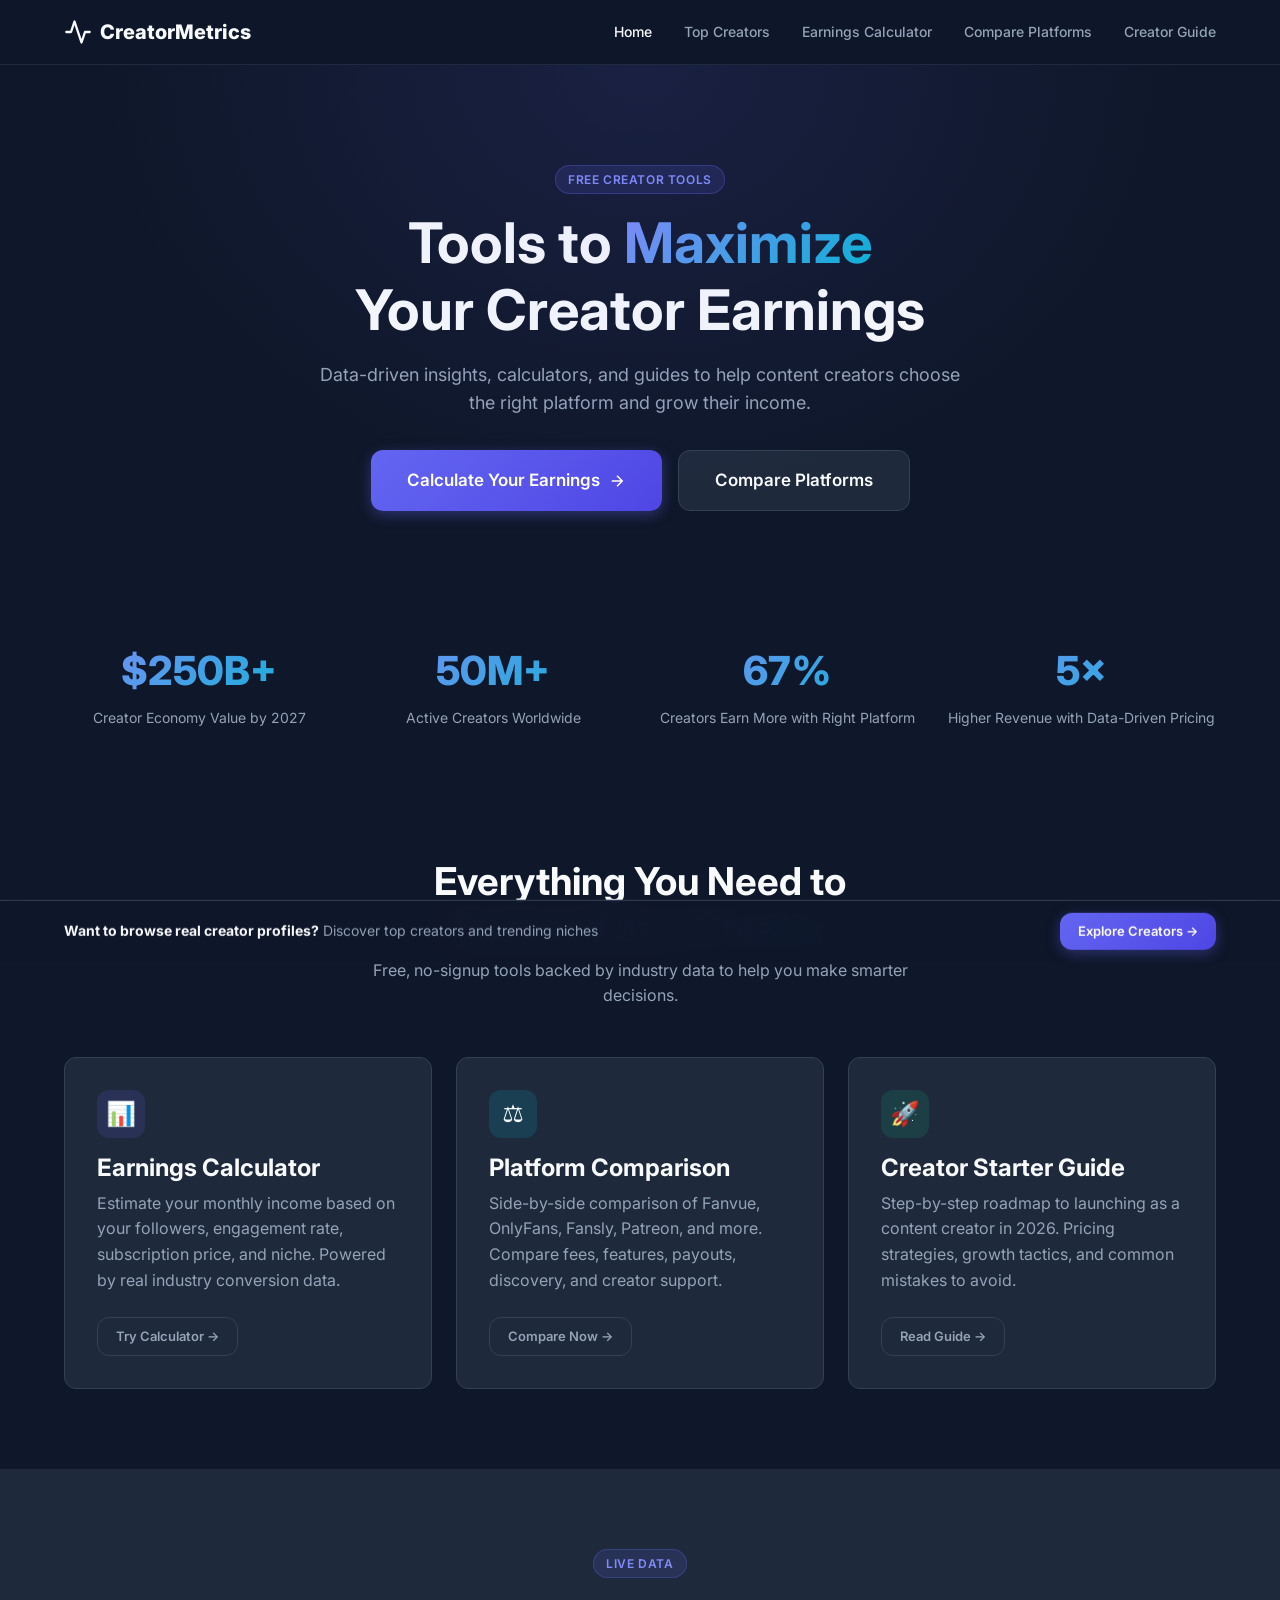
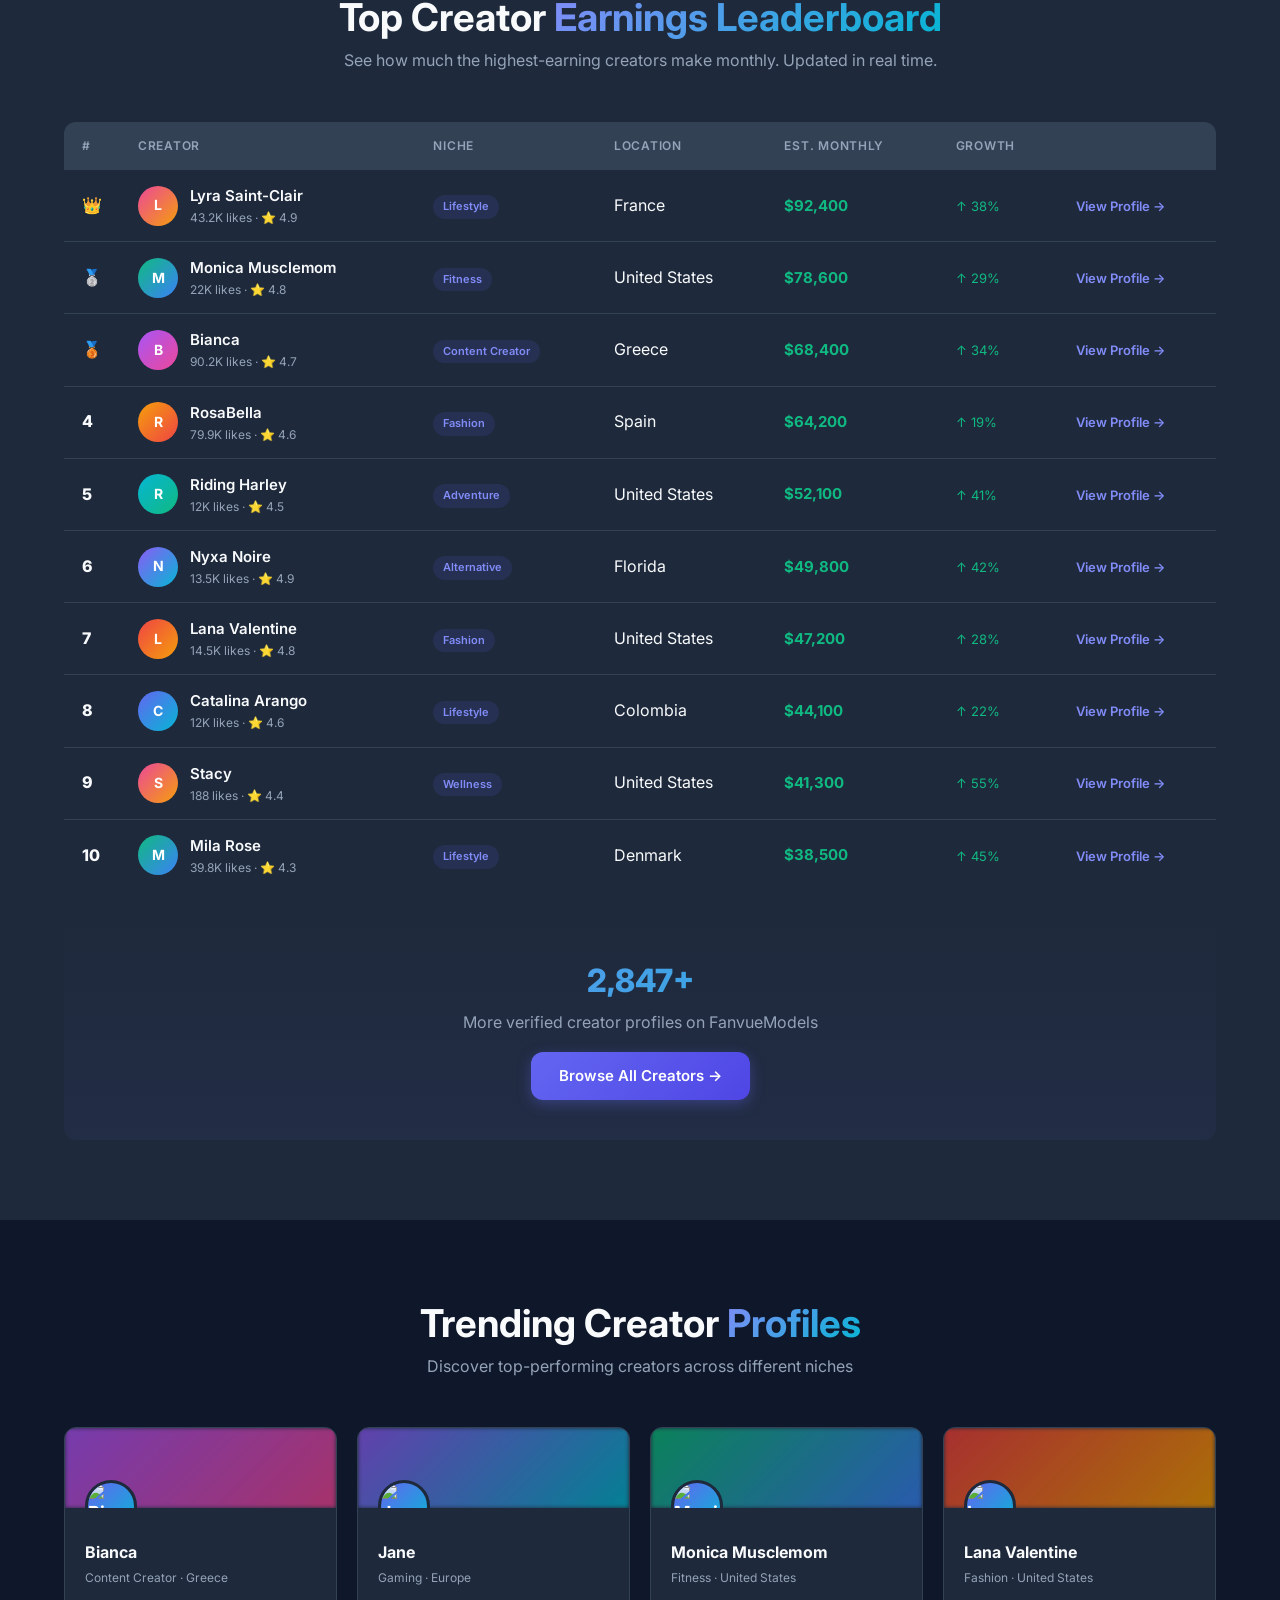
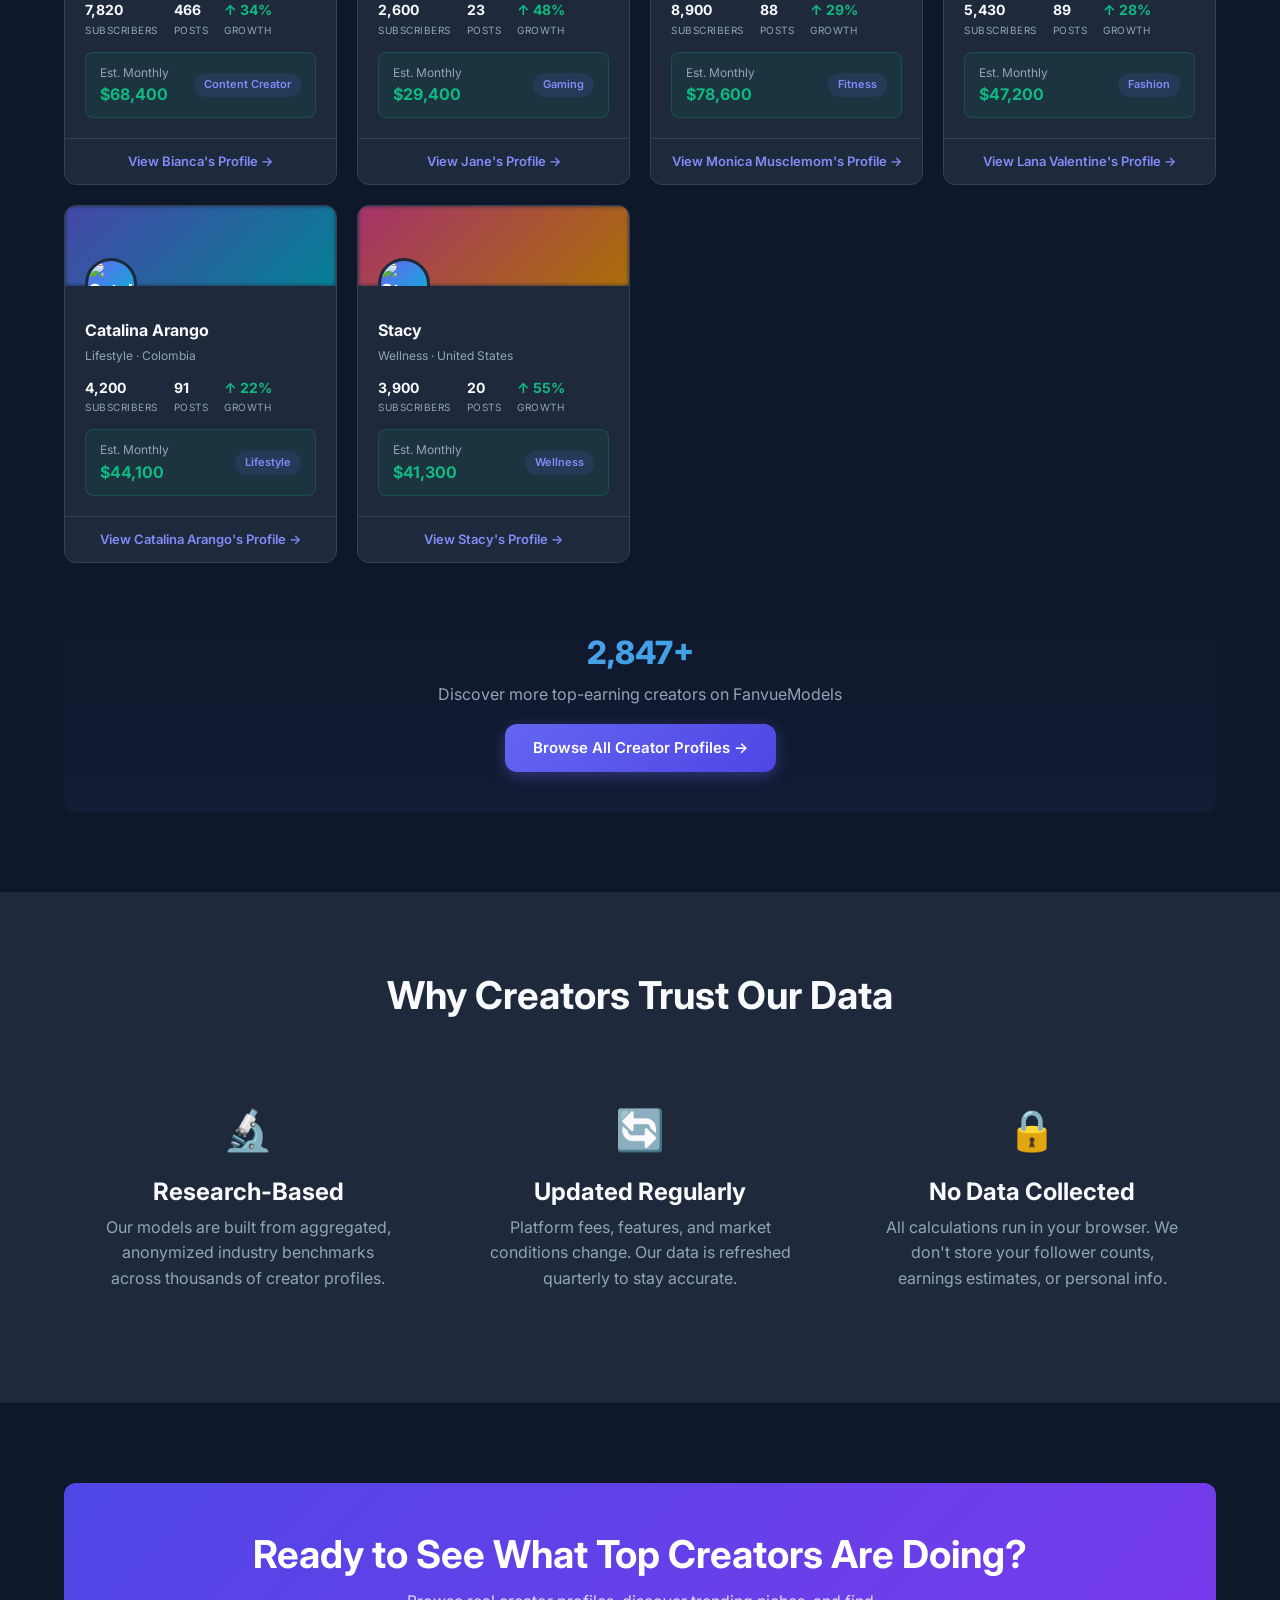
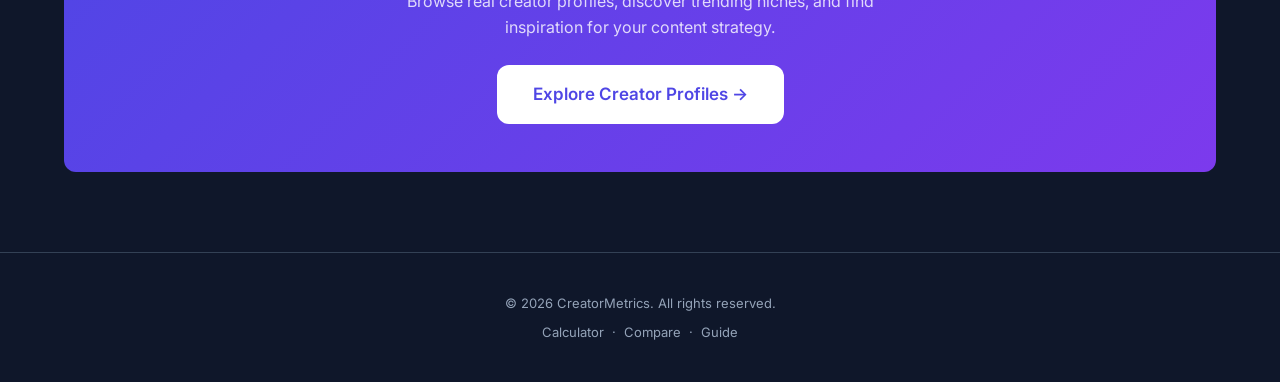
==== index.html @ 43f59728 "Initial commit - CreatorMetrics bridge site" ====
<!DOCTYPE html>
<html lang="en">
<head>
  <meta charset="UTF-8">
  <meta name="viewport" content="width=device-width, initial-scale=1.0">
  <title>CreatorMetrics — Creator Economy Tools &amp; Insights</title>
  <meta name="description" content="Free tools for content creators: earnings calculator, platform comparison, and step-by-step guides to maximize your creator income in 2026.">
  <meta name="keywords" content="creator economy, earnings calculator, content creator tools, platform comparison, creator guide">
  <link rel="canonical" href="https://creatormetrics.com/">
  <meta property="og:title" content="CreatorMetrics — Creator Economy Tools & Insights">
  <meta property="og:description" content="Free tools for content creators: earnings calculator, platform comparison, and step-by-step guides.">
  <meta property="og:type" content="website">
  <link rel="preconnect" href="https://fonts.googleapis.com">
  <link rel="preconnect" href="https://fonts.gstatic.com" crossorigin>
  <link href="https://fonts.googleapis.com/css2?family=Inter:wght@400;500;600;700;800&display=swap" rel="stylesheet">
  <link rel="stylesheet" href="css/style.css">

  <!-- Google Ads gtag — replace G-XXXXXXXXXX / AW-XXXXXXXXXX with your IDs -->
  <script async src="https://www.googletagmanager.com/gtag/js?id=AW-XXXXXXXXXX"></script>
  <script>
    window.dataLayer = window.dataLayer || [];
    function gtag(){dataLayer.push(arguments);}
    gtag('js', new Date());
    gtag('config', 'AW-XXXXXXXXXX');
    // gtag('config', 'G-XXXXXXXXXX'); // GA4 optional
  </script>
</head>
<body>

<!-- ===== NAV ===== -->
<nav class="nav">
  <div class="container">
    <a href="index.html" class="nav-brand">
      <svg viewBox="0 0 24 24" fill="none" stroke="currentColor" stroke-width="2" stroke-linecap="round" stroke-linejoin="round"><polyline points="22 12 18 12 15 21 9 3 6 12 2 12"/></svg>
      CreatorMetrics
    </a>
    <button class="nav-toggle" onclick="document.querySelector('.nav-links').classList.toggle('open')" aria-label="Menu">
      <svg width="24" height="24" viewBox="0 0 24 24" fill="none" stroke="currentColor" stroke-width="2"><path d="M3 12h18M3 6h18M3 18h18"/></svg>
    </button>
    <ul class="nav-links">
      <li><a href="index.html" class="active">Home</a></li>
      <li><a href="top-creators.html">Top Creators</a></li>
      <li><a href="calculator.html">Earnings Calculator</a></li>
      <li><a href="compare.html">Compare Platforms</a></li>
      <li><a href="guide.html">Creator Guide</a></li>
    </ul>
  </div>
</nav>

<!-- ===== HERO ===== -->
<section class="hero">
  <div class="container">
    <span class="badge badge-brand">Free Creator Tools</span>
    <h1 class="mt-16">
      Tools to <span class="text-gradient">Maximize</span><br>
      Your Creator Earnings
    </h1>
    <p class="subtitle">
      Data-driven insights, calculators, and guides to help content creators
      choose the right platform and grow their income.
    </p>
    <div class="hero-actions">
      <a href="calculator.html" class="btn btn-primary btn-lg">
        Calculate Your Earnings
        <svg width="18" height="18" viewBox="0 0 24 24" fill="none" stroke="currentColor" stroke-width="2"><path d="M5 12h14M12 5l7 7-7 7"/></svg>
      </a>
      <a href="compare.html" class="btn btn-secondary btn-lg">Compare Platforms</a>
    </div>
  </div>
</section>

<!-- ===== STATS ===== -->
<section class="section-sm">
  <div class="container">
    <div class="stats-row">
      <div class="fade-up">
        <div class="stat-number">$250B+</div>
        <div class="stat-label">Creator Economy Value by 2027</div>
      </div>
      <div class="fade-up">
        <div class="stat-number">50M+</div>
        <div class="stat-label">Active Creators Worldwide</div>
      </div>
      <div class="fade-up">
        <div class="stat-number">67%</div>
        <div class="stat-label">Creators Earn More with Right Platform</div>
      </div>
      <div class="fade-up">
        <div class="stat-number">5×</div>
        <div class="stat-label">Higher Revenue with Data-Driven Pricing</div>
      </div>
    </div>
  </div>
</section>

<!-- ===== TOOLS / FEATURES ===== -->
<section class="section">
  <div class="container">
    <div class="text-center mb-48">
      <h2>Everything You Need to<br><span class="text-gradient">Succeed as a Creator</span></h2>
      <p class="text-muted mt-8" style="max-width: 600px; margin-left: auto; margin-right: auto;">
        Free, no-signup tools backed by industry data to help you make smarter decisions.
      </p>
    </div>

    <div class="features-grid">
      <!-- Tool 1: Calculator -->
      <a href="calculator.html" class="card">
        <div class="feature-icon" style="background: rgba(99,102,241,0.15);">📊</div>
        <h3>Earnings Calculator</h3>
        <p class="text-muted mt-8">
          Estimate your monthly income based on your followers, engagement rate,
          subscription price, and niche. Powered by real industry conversion data.
        </p>
        <span class="btn btn-ghost btn-sm mt-24">
          Try Calculator →
        </span>
      </a>

      <!-- Tool 2: Comparison -->
      <a href="compare.html" class="card">
        <div class="feature-icon" style="background: rgba(6,182,212,0.15);">⚖️</div>
        <h3>Platform Comparison</h3>
        <p class="text-muted mt-8">
          Side-by-side comparison of Fanvue, OnlyFans, Fansly, Patreon, and more.
          Compare fees, features, payouts, discovery, and creator support.
        </p>
        <span class="btn btn-ghost btn-sm mt-24">
          Compare Now →
        </span>
      </a>

      <!-- Tool 3: Guide -->
      <a href="guide.html" class="card">
        <div class="feature-icon" style="background: rgba(16,185,129,0.15);">🚀</div>
        <h3>Creator Starter Guide</h3>
        <p class="text-muted mt-8">
          Step-by-step roadmap to launching as a content creator in 2026.
          Pricing strategies, growth tactics, and common mistakes to avoid.
        </p>
        <span class="btn btn-ghost btn-sm mt-24">
          Read Guide →
        </span>
      </a>
    </div>
  </div>
</section>

<!-- ===== TOP EARNERS LEADERBOARD ===== -->
<section class="section" style="background: var(--surface-2);">
  <div class="container">
    <div class="text-center mb-48">
      <span class="badge badge-brand">Live Data</span>
      <h2 class="mt-16">Top Creator <span class="text-gradient">Earnings Leaderboard</span></h2>
      <p class="text-muted mt-8" style="max-width:600px;margin-left:auto;margin-right:auto;">
        See how much the highest-earning creators make monthly. Updated in real time.
      </p>
    </div>
    <div id="homepageLeaderboard"></div>
  </div>
</section>

<!-- ===== CREATOR SPOTLIGHTS ===== -->
<section class="section">
  <div class="container">
    <div class="text-center mb-48">
      <h2>Trending Creator <span class="text-gradient">Profiles</span></h2>
      <p class="text-muted mt-8">Discover top-performing creators across different niches</p>
    </div>
    <div id="homepageSpotlight"></div>
  </div>
</section>

<!-- ===== WHY TRUST US ===== -->
<section class="section" style="background: var(--surface-2);">
  <div class="container">
    <div class="text-center mb-48">
      <h2>Why Creators Trust Our Data</h2>
    </div>
    <div class="features-grid">
      <div class="card card-flat" style="background: transparent; border: none; text-align: center;">
        <div style="font-size: 2.5rem; margin-bottom: 16px;">🔬</div>
        <h3>Research-Based</h3>
        <p class="text-muted mt-8">
          Our models are built from aggregated, anonymized industry benchmarks
          across thousands of creator profiles.
        </p>
      </div>
      <div class="card card-flat" style="background: transparent; border: none; text-align: center;">
        <div style="font-size: 2.5rem; margin-bottom: 16px;">🔄</div>
        <h3>Updated Regularly</h3>
        <p class="text-muted mt-8">
          Platform fees, features, and market conditions change. Our data
          is refreshed quarterly to stay accurate.
        </p>
      </div>
      <div class="card card-flat" style="background: transparent; border: none; text-align: center;">
        <div style="font-size: 2.5rem; margin-bottom: 16px;">🔒</div>
        <h3>No Data Collected</h3>
        <p class="text-muted mt-8">
          All calculations run in your browser. We don't store your follower
          counts, earnings estimates, or personal info.
        </p>
      </div>
    </div>
  </div>
</section>

<!-- ===== CTA ===== -->
<section class="section">
  <div class="container">
    <div class="cta-banner fade-up">
      <h2>Ready to See What Top Creators Are Doing?</h2>
      <p>Browse real creator profiles, discover trending niches, and find inspiration for your content strategy.</p>
      <a href="https://fanvuemodels.com?utm_source=creatormetrics&utm_medium=cta&utm_campaign=homepage" class="btn btn-lg"
         onclick="gtag('event','conversion',{send_to:'AW-XXXXXXXXXX/XXXXXXXXXX'});">
        Explore Creator Profiles →
      </a>
    </div>
  </div>
</section>

<!-- ===== STICKY BOTTOM CTA ===== -->
<div class="sticky-cta" id="stickyCta">
  <div class="container">
    <p><strong>Want to browse real creator profiles?</strong> Discover top creators and trending niches</p>
    <a href="https://fanvuemodels.com?utm_source=creatormetrics&utm_medium=sticky_bar&utm_campaign=homepage" class="btn btn-primary btn-sm"
       onclick="gtag('event','conversion',{send_to:'AW-XXXXXXXXXX/XXXXXXXXXX'});">
      Explore Creators →
    </a>
  </div>
</div>

<!-- ===== FOOTER ===== -->
<footer>
  <div class="container">
    <p>&copy; 2026 CreatorMetrics. All rights reserved.</p>
    <p class="mt-8">
      <a href="calculator.html">Calculator</a> &nbsp;·&nbsp;
      <a href="compare.html">Compare</a> &nbsp;·&nbsp;
      <a href="guide.html">Guide</a>
    </p>
  </div>
</footer>

<script>
// Scroll-triggered fade-up animations
const fadeEls = document.querySelectorAll('.fade-up');
const observer = new IntersectionObserver((entries) => {
  entries.forEach(e => { if (e.isIntersecting) { e.target.classList.add('visible'); observer.unobserve(e.target); }});
}, { threshold: 0.15 });
fadeEls.forEach(el => observer.observe(el));

// Sticky CTA — show after scrolling 400px
const stickyCta = document.getElementById('stickyCta');
window.addEventListener('scroll', () => {
  if (window.scrollY > 400) stickyCta.classList.add('visible');
  else stickyCta.classList.remove('visible');
});
</script>
<script src="js/creators.js"></script>
<script>
renderLeaderboard('homepageLeaderboard', 10, 'homepage_lb');
renderSpotlight('homepageSpotlight', 6, 'homepage_spotlight');
</script>
</body>
</html>
---- css/style.css ----
/* ===== CreatorMetrics — Shared Styles ===== */
:root {
  --brand: #6366f1;        /* indigo-500 */
  --brand-light: #818cf8;  /* indigo-400 */
  --brand-dark: #4f46e5;   /* indigo-600 */
  --accent: #06b6d4;       /* cyan-500 */
  --surface: #0f172a;      /* slate-900 */
  --surface-2: #1e293b;    /* slate-800 */
  --surface-3: #334155;    /* slate-700 */
  --text: #f8fafc;         /* slate-50 */
  --text-muted: #94a3b8;   /* slate-400 */
  --success: #10b981;
  --warning: #f59e0b;
  --danger: #ef4444;
  --radius: 12px;
}

*, *::before, *::after { box-sizing: border-box; margin: 0; padding: 0; }

html { scroll-behavior: smooth; -webkit-font-smoothing: antialiased; }
body {
  font-family: 'Inter', system-ui, -apple-system, sans-serif;
  background: var(--surface);
  color: var(--text);
  line-height: 1.6;
}

a { color: inherit; text-decoration: none; }
img { max-width: 100%; display: block; }
button { cursor: pointer; font-family: inherit; }

/* ---------- Layout ---------- */
.container { max-width: 1200px; margin: 0 auto; padding: 0 24px; }
.section   { padding: 80px 0; }
.section-sm { padding: 48px 0; }

/* ---------- Typography ---------- */
h1, h2, h3, h4 { line-height: 1.2; font-weight: 700; }
h1 { font-size: clamp(2rem, 5vw, 3.5rem); }
h2 { font-size: clamp(1.5rem, 3vw, 2.5rem); }
h3 { font-size: clamp(1.125rem, 2vw, 1.5rem); }
.text-gradient {
  background: linear-gradient(135deg, var(--brand-light), var(--accent));
  -webkit-background-clip: text;
  -webkit-text-fill-color: transparent;
  background-clip: text;
}
.text-muted { color: var(--text-muted); }
.text-center { text-align: center; }
.text-sm { font-size: 0.875rem; }
.text-xs { font-size: 0.75rem; }

/* ---------- Navigation ---------- */
.nav {
  position: sticky; top: 0; z-index: 100;
  background: rgba(15, 23, 42, 0.85);
  backdrop-filter: blur(16px);
  border-bottom: 1px solid rgba(51, 65, 85, 0.5);
  padding: 16px 0;
}
.nav .container {
  display: flex; align-items: center; justify-content: space-between;
}
.nav-brand {
  font-size: 1.25rem; font-weight: 800;
  display: flex; align-items: center; gap: 8px;
}
.nav-brand svg { width: 28px; height: 28px; }
.nav-links { display: flex; gap: 32px; list-style: none; }
.nav-links a {
  font-size: 0.875rem; font-weight: 500;
  color: var(--text-muted);
  transition: color 0.2s;
}
.nav-links a:hover, .nav-links a.active { color: var(--text); }

/* Mobile nav */
.nav-toggle { display: none; background: none; border: none; color: var(--text); }
@media (max-width: 768px) {
  .nav-toggle { display: block; }
  .nav-links {
    display: none; flex-direction: column; gap: 16px;
    position: absolute; top: 100%; left: 0; right: 0;
    background: var(--surface);
    padding: 24px;
    border-bottom: 1px solid var(--surface-3);
  }
  .nav-links.open { display: flex; }
}

/* ---------- Buttons ---------- */
.btn {
  display: inline-flex; align-items: center; gap: 8px;
  padding: 12px 28px;
  border-radius: var(--radius);
  font-weight: 600; font-size: 0.9375rem;
  border: none;
  transition: all 0.2s ease;
}
.btn-primary {
  background: linear-gradient(135deg, var(--brand), var(--brand-dark));
  color: white;
  box-shadow: 0 4px 14px rgba(99, 102, 241, 0.35);
}
.btn-primary:hover {
  transform: translateY(-1px);
  box-shadow: 0 6px 20px rgba(99, 102, 241, 0.5);
}
.btn-secondary {
  background: var(--surface-2);
  color: var(--text);
  border: 1px solid var(--surface-3);
}
.btn-secondary:hover { background: var(--surface-3); }
.btn-ghost {
  background: transparent; color: var(--text-muted);
  border: 1px solid var(--surface-3);
}
.btn-ghost:hover { color: var(--text); border-color: var(--text-muted); }
.btn-sm { padding: 8px 18px; font-size: 0.8125rem; }
.btn-lg { padding: 16px 36px; font-size: 1.0625rem; }

/* ---------- Cards ---------- */
.card {
  background: var(--surface-2);
  border: 1px solid var(--surface-3);
  border-radius: var(--radius);
  padding: 32px;
  transition: transform 0.2s, box-shadow 0.2s;
}
.card:hover {
  transform: translateY(-2px);
  box-shadow: 0 8px 30px rgba(0, 0, 0, 0.3);
}
.card-flat { transition: none; }
.card-flat:hover { transform: none; box-shadow: none; }

/* ---------- Hero ---------- */
.hero {
  padding: 100px 0 80px;
  text-align: center;
  position: relative;
  overflow: hidden;
}
.hero::before {
  content: '';
  position: absolute; inset: 0;
  background: radial-gradient(ellipse at top, rgba(99,102,241,0.12) 0%, transparent 60%);
  pointer-events: none;
}
.hero p.subtitle {
  font-size: 1.125rem;
  color: var(--text-muted);
  max-width: 640px;
  margin: 16px auto 32px;
}
.hero-actions { display: flex; gap: 16px; justify-content: center; flex-wrap: wrap; }

/* ---------- Feature Grid ---------- */
.features-grid {
  display: grid;
  grid-template-columns: repeat(auto-fit, minmax(320px, 1fr));
  gap: 24px;
}
.feature-icon {
  width: 48px; height: 48px;
  border-radius: 12px;
  display: flex; align-items: center; justify-content: center;
  margin-bottom: 16px;
  font-size: 1.5rem;
}

/* ---------- Stats ---------- */
.stats-row {
  display: grid;
  grid-template-columns: repeat(auto-fit, minmax(200px, 1fr));
  gap: 24px;
  text-align: center;
}
.stat-number {
  font-size: 2.5rem; font-weight: 800;
  background: linear-gradient(135deg, var(--brand-light), var(--accent));
  -webkit-background-clip: text;
  -webkit-text-fill-color: transparent;
}
.stat-label { color: var(--text-muted); font-size: 0.875rem; margin-top: 4px; }

/* ---------- Comparison Table ---------- */
.comparison-table {
  width: 100%;
  border-collapse: separate;
  border-spacing: 0;
  border-radius: var(--radius);
  overflow: hidden;
}
.comparison-table th,
.comparison-table td {
  padding: 16px 20px;
  text-align: left;
  border-bottom: 1px solid var(--surface-3);
}
.comparison-table thead th {
  background: var(--surface-3);
  font-weight: 700;
  font-size: 0.875rem;
  text-transform: uppercase;
  letter-spacing: 0.05em;
  color: var(--text-muted);
}
.comparison-table thead th:first-child { border-radius: var(--radius) 0 0 0; }
.comparison-table thead th:last-child  { border-radius: 0 var(--radius) 0 0; }
.comparison-table tbody tr { background: var(--surface-2); }
.comparison-table tbody tr:hover { background: var(--surface-3); }
.comparison-table tbody tr:last-child td { border-bottom: none; }
.comparison-table tbody tr:last-child td:first-child { border-radius: 0 0 0 var(--radius); }
.comparison-table tbody tr:last-child td:last-child  { border-radius: 0 0 var(--radius) 0; }

.check { color: var(--success); font-weight: 700; }
.cross { color: var(--danger); }
.partial { color: var(--warning); }

/* ---------- Calculator ---------- */
.calc-grid {
  display: grid;
  grid-template-columns: 1fr 1.6fr;
  gap: 32px;
  align-items: start;
}
@media (max-width: 900px) {
  .calc-grid { grid-template-columns: 1fr; }
}
.calc-form { position: sticky; top: 100px; }

.form-group { margin-bottom: 20px; }
.form-group label {
  display: block; font-weight: 600; font-size: 0.875rem;
  margin-bottom: 6px; color: var(--text);
}
.form-group label small { font-weight: 400; color: var(--text-muted); display: block; margin-top: 2px; }
.form-group input[type="number"],
.form-group select {
  width: 100%;
  padding: 10px 14px;
  background: var(--surface-3);
  border: 1px solid rgba(148, 163, 184, 0.2);
  border-radius: 8px;
  color: var(--text);
  font-size: 0.9375rem;
  outline: none;
  transition: border-color 0.2s;
}
.form-group input:focus,
.form-group select:focus {
  border-color: var(--brand);
}
.form-group input[type="range"] {
  width: 100%;
  accent-color: var(--brand);
  margin-top: 4px;
}
.range-labels {
  display: flex; justify-content: space-between;
  font-size: 0.75rem; color: var(--text-muted); margin-top: 4px;
}

.toggle-group {
  display: flex; gap: 8px;
}
.toggle-btn {
  flex: 1;
  padding: 8px 16px;
  border-radius: 8px;
  font-weight: 600;
  font-size: 0.8125rem;
  border: 2px solid var(--surface-3);
  background: var(--surface-3);
  color: var(--text-muted);
  transition: all 0.2s;
}
.toggle-btn.active {
  border-color: var(--brand);
  background: rgba(99, 102, 241, 0.15);
  color: var(--text);
}

/* Results */
.result-main {
  background: linear-gradient(135deg, rgba(99,102,241,0.1), rgba(6,182,212,0.08));
  border: 1px solid rgba(99,102,241,0.25);
  border-radius: var(--radius);
  padding: 32px;
  margin-bottom: 24px;
}
.result-amount {
  font-size: 2.5rem; font-weight: 800; color: var(--text);
}
.result-range { color: var(--text-muted); font-size: 0.9375rem; margin-top: 4px; }
.result-stats {
  display: grid; grid-template-columns: 1fr 1fr; gap: 16px; margin-top: 24px;
}
.result-stat {
  background: var(--surface-2);
  border: 1px solid var(--surface-3);
  border-radius: 8px;
  padding: 16px;
}
.result-stat .label { font-size: 0.75rem; color: var(--text-muted); text-transform: uppercase; letter-spacing: 0.05em; }
.result-stat .value { font-size: 1.5rem; font-weight: 700; margin-top: 4px; }

.breakdown-item {
  display: flex; align-items: center; gap: 12px;
  margin-bottom: 14px;
}
.breakdown-dot {
  width: 10px; height: 10px; border-radius: 50%; flex-shrink: 0;
}
.breakdown-info { flex: 1; }
.breakdown-label { font-weight: 600; font-size: 0.875rem; }
.breakdown-bar-bg {
  height: 6px; border-radius: 3px;
  background: var(--surface-3);
  margin-top: 6px;
  overflow: hidden;
}
.breakdown-bar {
  height: 100%; border-radius: 3px;
  transition: width 0.5s ease;
}
.breakdown-pct {
  font-size: 0.75rem; color: var(--text-muted);
  width: 50px; text-align: right; flex-shrink: 0;
}
.breakdown-val {
  font-weight: 700; font-size: 0.875rem;
  width: 80px; text-align: right; flex-shrink: 0;
}

/* ---------- Guide / Article ---------- */
.article {
  max-width: 800px;
  margin: 0 auto;
}
.article h2 {
  margin: 48px 0 16px;
  padding-top: 24px;
  border-top: 1px solid var(--surface-3);
}
.article h2:first-of-type { border-top: none; margin-top: 0; }
.article p, .article li {
  color: var(--text-muted);
  font-size: 1.0625rem;
  line-height: 1.75;
  margin-bottom: 16px;
}
.article ul, .article ol {
  padding-left: 24px;
  margin-bottom: 24px;
}
.article li { margin-bottom: 8px; }
.article strong { color: var(--text); }
.article blockquote {
  border-left: 3px solid var(--brand);
  padding: 16px 24px;
  margin: 24px 0;
  background: rgba(99,102,241,0.06);
  border-radius: 0 var(--radius) var(--radius) 0;
  color: var(--text-muted);
  font-style: italic;
}

/* Step cards */
.steps { counter-reset: step; }
.step {
  display: flex; gap: 20px;
  margin-bottom: 32px;
  align-items: flex-start;
}
.step-number {
  counter-increment: step;
  flex-shrink: 0;
  width: 40px; height: 40px;
  border-radius: 50%;
  background: linear-gradient(135deg, var(--brand), var(--brand-dark));
  display: flex; align-items: center; justify-content: center;
  font-weight: 700; font-size: 0.875rem;
  color: white;
}
.step-number::before { content: counter(step); }
.step-content h3 { margin-bottom: 8px; }
.step-content p { color: var(--text-muted); margin: 0; }

/* ---------- CTA banner ---------- */
.cta-banner {
  background: linear-gradient(135deg, var(--brand-dark), #7c3aed);
  border-radius: var(--radius);
  padding: 48px;
  text-align: center;
}
.cta-banner h2 { color: white; margin-bottom: 12px; }
.cta-banner p { color: rgba(255,255,255,0.8); max-width: 500px; margin: 0 auto 24px; }
.cta-banner .btn {
  background: white;
  color: var(--brand-dark);
}
.cta-banner .btn:hover {
  background: #f1f5f9;
  transform: translateY(-1px);
}

/* ---------- Footer ---------- */
footer {
  border-top: 1px solid var(--surface-3);
  padding: 40px 0;
  text-align: center;
  color: var(--text-muted);
  font-size: 0.8125rem;
}
footer a { color: var(--text-muted); }
footer a:hover { color: var(--text); }

/* ---------- FAQ ---------- */
.faq-item {
  border: 1px solid var(--surface-3);
  border-radius: var(--radius);
  margin-bottom: 12px;
  overflow: hidden;
}
.faq-question {
  width: 100%;
  display: flex; justify-content: space-between; align-items: center;
  padding: 18px 24px;
  background: var(--surface-2);
  border: none;
  color: var(--text);
  font-size: 1rem;
  font-weight: 600;
  text-align: left;
  cursor: pointer;
  transition: background 0.2s;
}
.faq-question:hover { background: var(--surface-3); }
.faq-question svg {
  flex-shrink: 0;
  width: 20px; height: 20px;
  transition: transform 0.3s;
  color: var(--brand);
}
.faq-item.open .faq-question svg { transform: rotate(180deg); }
.faq-answer {
  display: none;
  padding: 0 24px 18px;
  color: var(--text-muted);
  line-height: 1.7;
  background: var(--surface-2);
  border-top: 1px solid var(--surface-3);
}
.faq-item.open .faq-answer { display: block; padding-top: 16px; }

/* ---------- Badge / Tag ---------- */
.badge {
  display: inline-flex; align-items: center; gap: 6px;
  padding: 4px 12px;
  border-radius: 999px;
  font-size: 0.75rem; font-weight: 600;
  text-transform: uppercase;
  letter-spacing: 0.05em;
}
.badge-brand {
  background: rgba(99,102,241,0.15);
  color: var(--brand-light);
  border: 1px solid rgba(99,102,241,0.3);
}

/* ---------- Utilities ---------- */
.flex { display: flex; }
.flex-col { flex-direction: column; }
.items-center { align-items: center; }
.justify-center { justify-content: center; }
.justify-between { justify-content: space-between; }
.gap-8 { gap: 8px; }
.gap-16 { gap: 16px; }
.gap-24 { gap: 24px; }
.mt-8 { margin-top: 8px; }
.mt-16 { margin-top: 16px; }
.mt-24 { margin-top: 24px; }
.mt-32 { margin-top: 32px; }
.mt-48 { margin-top: 48px; }
.mb-8 { margin-bottom: 8px; }
.mb-16 { margin-bottom: 16px; }
.mb-24 { margin-bottom: 24px; }
.mb-32 { margin-bottom: 32px; }
.mb-48 { margin-bottom: 48px; }
.w-full { width: 100%; }
.hidden { display: none; }
.relative { position: relative; }

/* Donut chart */
.donut-wrap {
  position: relative;
  width: 200px; height: 200px;
  margin: 0 auto 24px;
}
.donut-wrap svg { transform: rotate(-90deg); }
.donut-center {
  position: absolute; inset: 0;
  display: flex; flex-direction: column;
  align-items: center; justify-content: center;
}
.donut-center .amount { font-size: 1.5rem; font-weight: 800; }
.donut-center .label { font-size: 0.625rem; text-transform: uppercase; color: var(--text-muted); letter-spacing: 0.1em; margin-top: 2px; }

/* Sticky bottom CTA bar */
.sticky-cta {
  position: fixed;
  bottom: 0;
  left: 0;
  right: 0;
  z-index: 999;
  background: rgba(15, 23, 42, 0.95);
  backdrop-filter: blur(16px);
  border-top: 1px solid var(--surface-3);
  padding: 12px 0;
  transform: translateY(100%);
  transition: transform 0.3s ease;
}
.sticky-cta.visible {
  transform: translateY(0);
}
.sticky-cta .container {
  display: flex;
  align-items: center;
  justify-content: space-between;
  gap: 16px;
}
.sticky-cta p {
  font-size: 0.875rem;
  color: var(--text-muted);
  margin: 0;
}
.sticky-cta p strong {
  color: var(--text);
}
@media (max-width: 640px) {
  .sticky-cta p { display: none; }
  .sticky-cta .container { justify-content: center; }
}

/* ===== Leaderboard ===== */
.leaderboard {
  width: 100%;
  border-collapse: separate;
  border-spacing: 0;
  border-radius: var(--radius);
  overflow: hidden;
}
.leaderboard th,
.leaderboard td {
  padding: 14px 18px;
  text-align: left;
  border-bottom: 1px solid var(--surface-3);
}
.leaderboard thead th {
  background: var(--surface-3);
  font-weight: 600;
  font-size: 0.75rem;
  text-transform: uppercase;
  letter-spacing: 0.06em;
  color: var(--text-muted);
}
.leaderboard tbody tr {
  background: var(--surface-2);
  transition: background 0.15s;
  cursor: pointer;
}
.leaderboard tbody tr:hover { background: var(--surface-3); }
.leaderboard tbody tr:last-child td { border-bottom: none; }

.lb-rank {
  width: 40px;
  font-weight: 800;
  font-size: 1rem;
  text-align: center;
}
.lb-rank.gold   { color: #fbbf24; }
.lb-rank.silver { color: #94a3b8; }
.lb-rank.bronze { color: #d97706; }

.lb-creator {
  display: flex;
  align-items: center;
  gap: 12px;
}
.lb-avatar {
  width: 40px; height: 40px;
  border-radius: 50%;
  background: linear-gradient(135deg, var(--brand), var(--accent));
  display: flex; align-items: center; justify-content: center;
  font-weight: 700; font-size: 0.875rem; color: white;
  flex-shrink: 0;
}
.lb-name { font-weight: 600; font-size: 0.9375rem; }
.lb-handle { font-size: 0.75rem; color: var(--text-muted); }
.lb-earnings { font-weight: 700; color: var(--success); font-size: 0.9375rem; }
.lb-growth { font-size: 0.8125rem; }
.lb-growth.up { color: var(--success); }
.lb-niche {
  display: inline-block;
  padding: 3px 10px;
  border-radius: 999px;
  font-size: 0.6875rem;
  font-weight: 600;
  background: rgba(99,102,241,0.12);
  color: var(--brand-light);
}
.lb-action {
  font-size: 0.8125rem;
  font-weight: 600;
  color: var(--brand-light);
  white-space: nowrap;
}
.lb-action:hover { text-decoration: underline; }

@media (max-width: 768px) {
  .leaderboard .hide-mobile { display: none; }
  .leaderboard th, .leaderboard td { padding: 10px 12px; }
}

/* ===== Creator Spotlight Cards ===== */
.spotlight-grid {
  display: grid;
  grid-template-columns: repeat(auto-fill, minmax(260px, 1fr));
  gap: 20px;
}
.spotlight-card {
  background: var(--surface-2);
  border: 1px solid var(--surface-3);
  border-radius: var(--radius);
  overflow: hidden;
  transition: transform 0.2s, box-shadow 0.2s;
  cursor: pointer;
  text-decoration: none;
  color: inherit;
  display: block;
}
.spotlight-card:hover {
  transform: translateY(-3px);
  box-shadow: 0 8px 30px rgba(0,0,0,0.35);
  border-color: rgba(99,102,241,0.3);
}
.spotlight-header {
  height: 80px;
  position: relative;
  overflow: hidden;
}
.spotlight-header-bg {
  width: 100%; height: 100%;
  object-fit: cover;
  filter: blur(12px) brightness(0.6);
}
.spotlight-avatar {
  position: absolute;
  bottom: -24px; left: 20px;
  width: 52px; height: 52px;
  border-radius: 50%;
  background: linear-gradient(135deg, var(--brand), var(--accent));
  display: flex; align-items: center; justify-content: center;
  font-weight: 700; color: white; font-size: 1.125rem;
  border: 3px solid var(--surface-2);
}
.spotlight-body {
  padding: 32px 20px 20px;
}
.spotlight-name { font-weight: 700; font-size: 1rem; }
.spotlight-niche { font-size: 0.75rem; color: var(--text-muted); margin-top: 2px; }
.spotlight-stats {
  display: flex; gap: 16px; margin-top: 12px;
}
.spotlight-stat-val { font-weight: 700; font-size: 0.875rem; }
.spotlight-stat-lbl { font-size: 0.625rem; color: var(--text-muted); text-transform: uppercase; letter-spacing: 0.05em; }
.spotlight-earning {
  margin-top: 14px;
  padding: 10px 14px;
  background: rgba(16,185,129,0.08);
  border: 1px solid rgba(16,185,129,0.2);
  border-radius: 8px;
  display: flex; justify-content: space-between; align-items: center;
}
.spotlight-earning .amount { font-weight: 700; color: var(--success); }
.spotlight-earning .label { font-size: 0.75rem; color: var(--text-muted); }
.spotlight-cta {
  display: block;
  text-align: center;
  padding: 12px;
  font-weight: 600;
  font-size: 0.8125rem;
  color: var(--brand-light);
  border-top: 1px solid var(--surface-3);
  transition: background 0.15s;
}
.spotlight-card:hover .spotlight-cta {
  background: rgba(99,102,241,0.08);
}

/* ===== See More Banner ===== */
.see-more-banner {
  text-align: center;
  padding: 40px 24px;
  background: linear-gradient(180deg, transparent, rgba(99,102,241,0.06));
  border-radius: var(--radius);
  margin-top: 24px;
}
.see-more-banner p {
  color: var(--text-muted);
  margin-bottom: 16px;
}
.see-more-count {
  font-size: 2rem;
  font-weight: 800;
  background: linear-gradient(135deg, var(--brand-light), var(--accent));
  -webkit-background-clip: text;
  -webkit-text-fill-color: transparent;
  display: block;
  margin-bottom: 4px;
}

/* Inline CTA card */
.inline-cta {
  background: linear-gradient(135deg, rgba(99,102,241,0.12), rgba(6,182,212,0.08));
  border: 1px solid rgba(99,102,241,0.25);
  border-radius: var(--radius);
  padding: 24px 32px;
  display: flex;
  align-items: center;
  justify-content: space-between;
  gap: 20px;
  margin: 32px 0;
}
.inline-cta p {
  margin: 0;
  font-size: 0.9375rem;
  color: var(--text-muted);
}
.inline-cta p strong {
  color: var(--text);
  display: block;
  margin-bottom: 4px;
  font-size: 1rem;
}
.inline-cta .btn {
  white-space: nowrap;
  flex-shrink: 0;
}
@media (max-width: 640px) {
  .inline-cta {
    flex-direction: column;
    text-align: center;
    padding: 20px;
  }
}

/* Scroll animation */
.fade-up {
  opacity: 0;
  transform: translateY(20px);
  transition: opacity 0.6s ease, transform 0.6s ease;
}
.fade-up.visible {
  opacity: 1;
  transform: translateY(0);
}
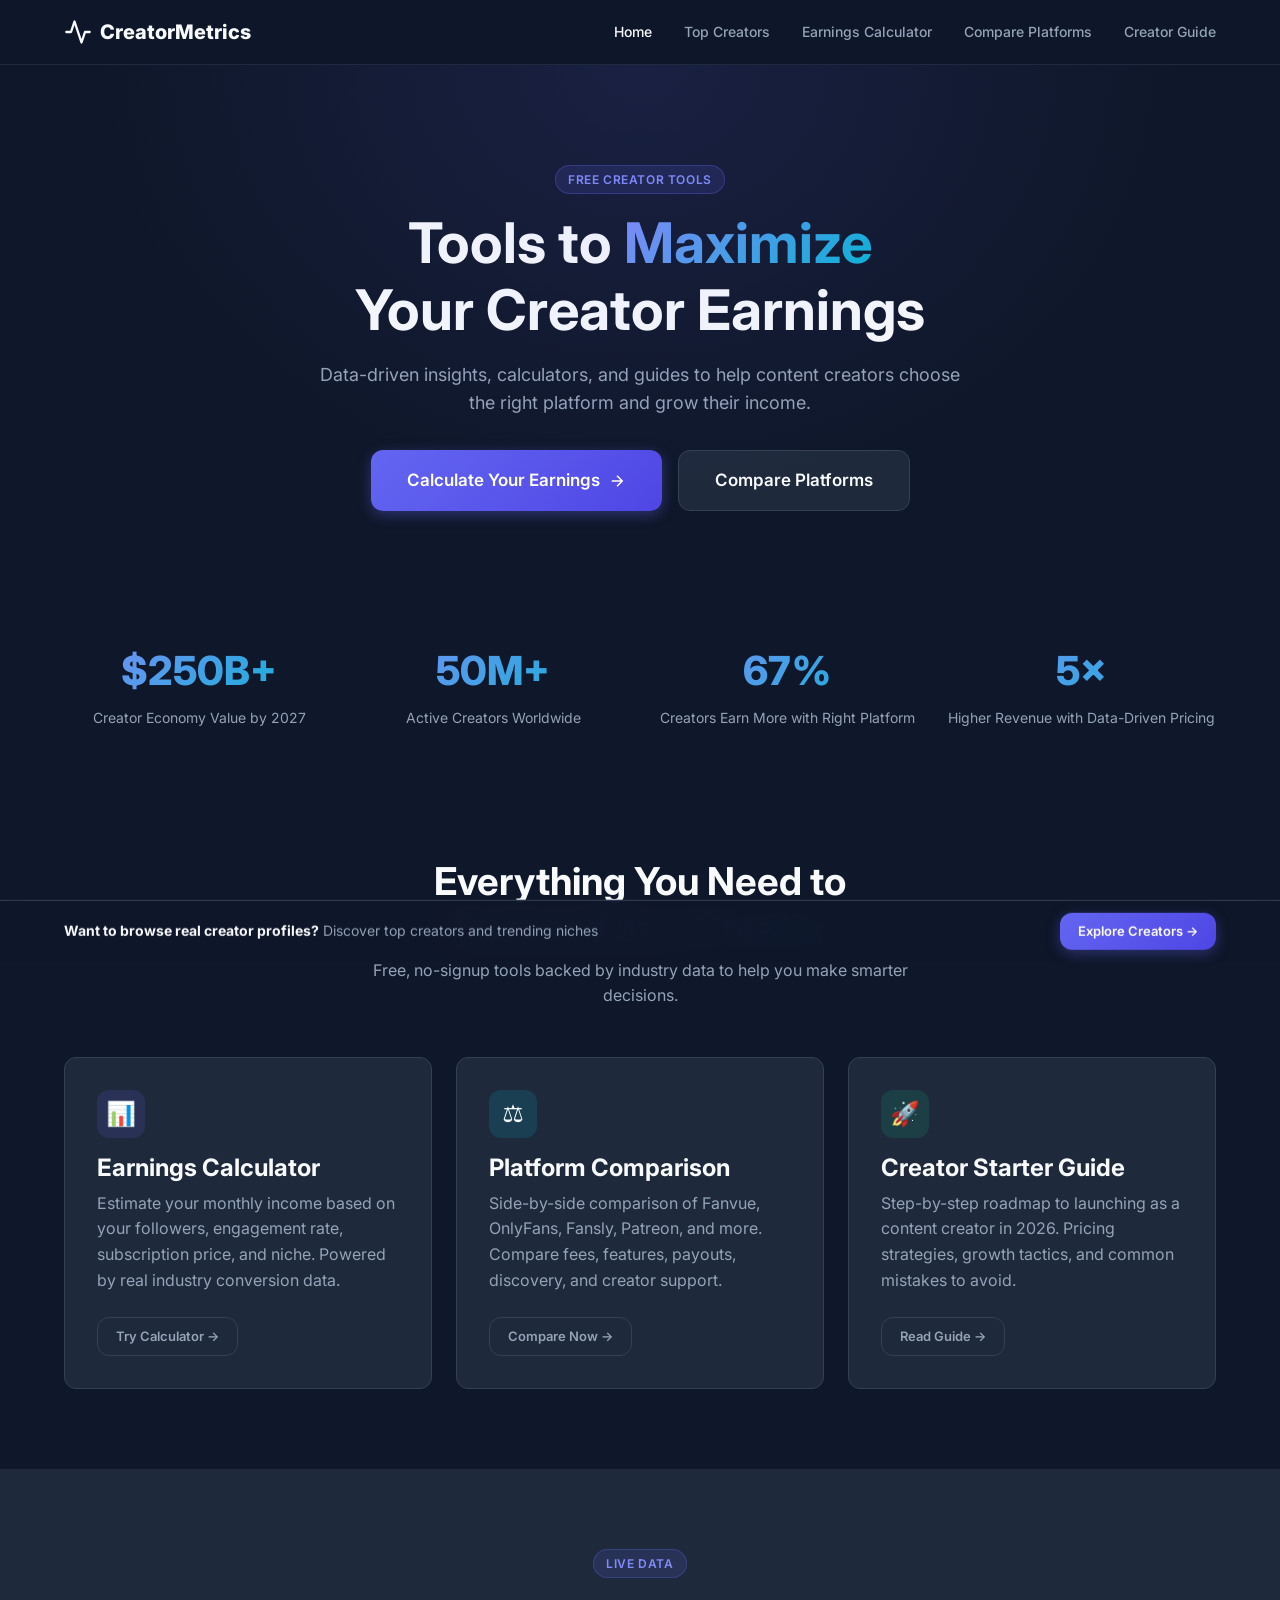
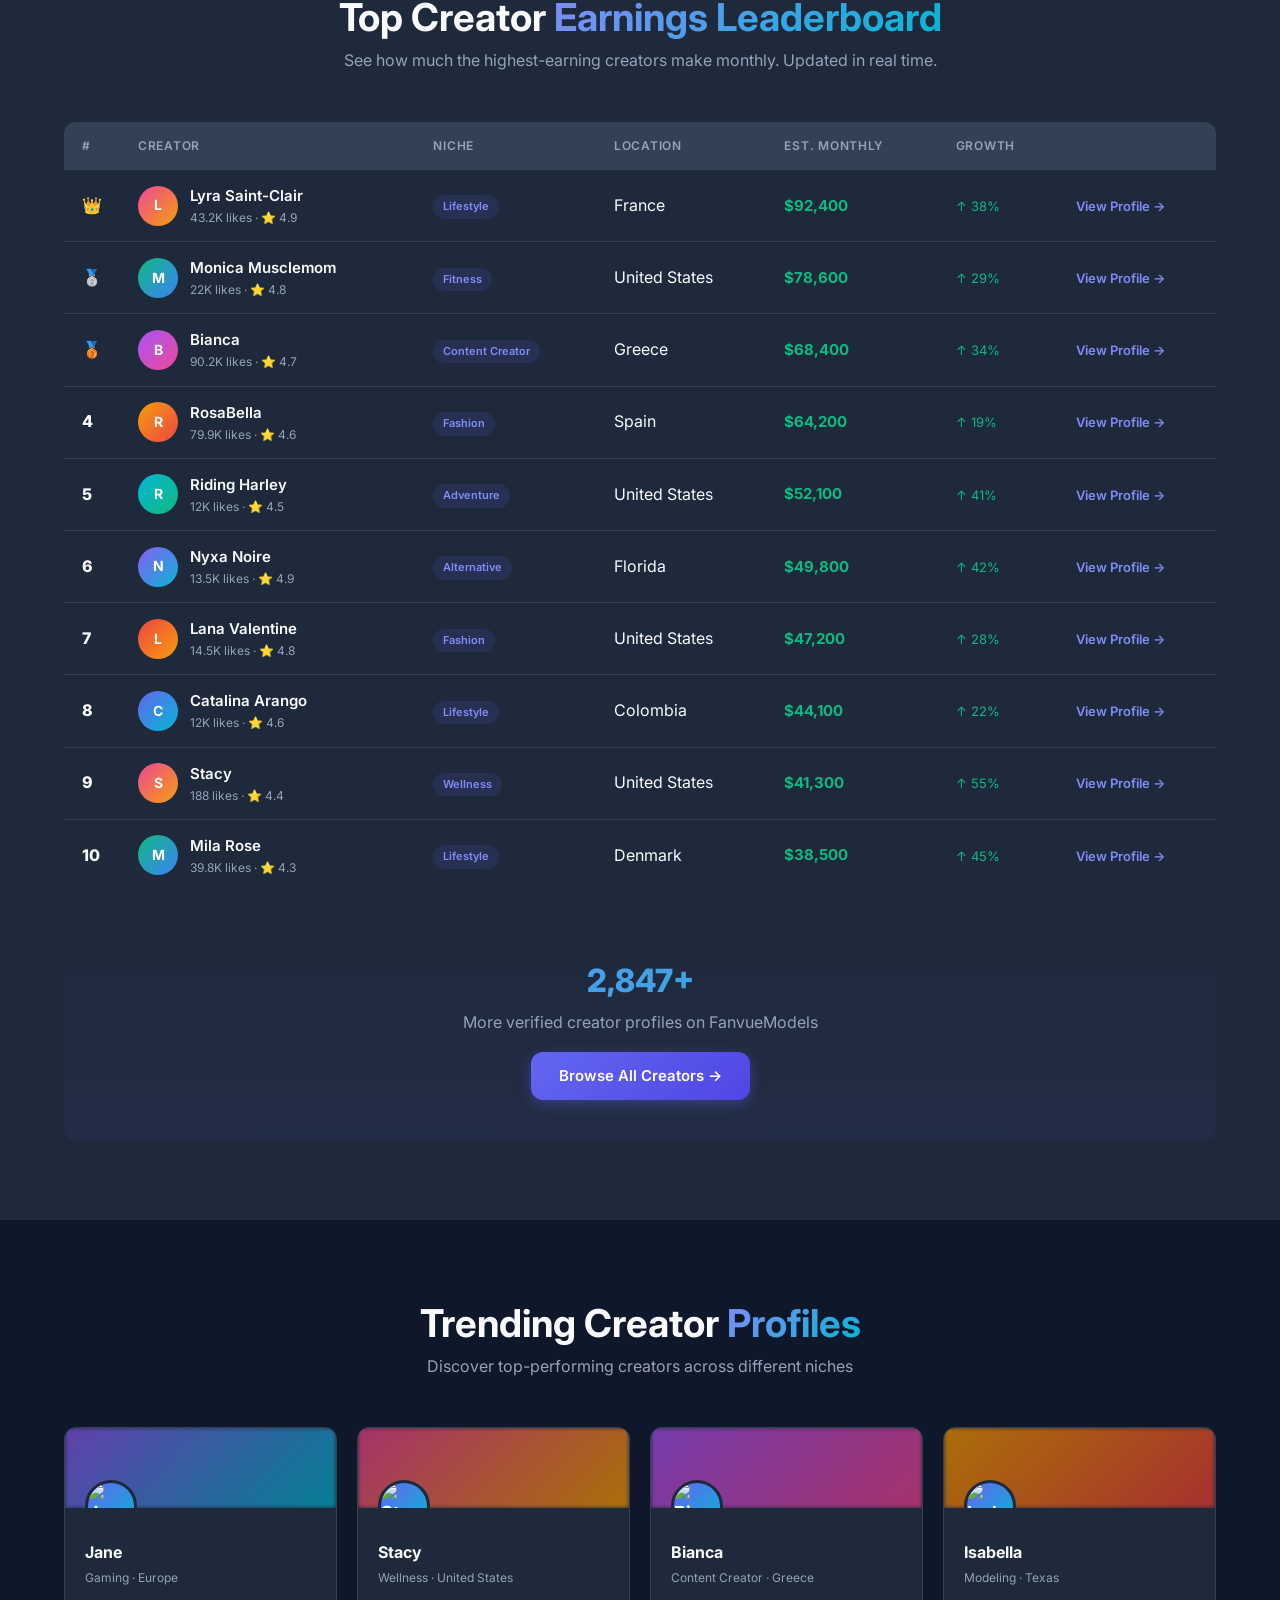
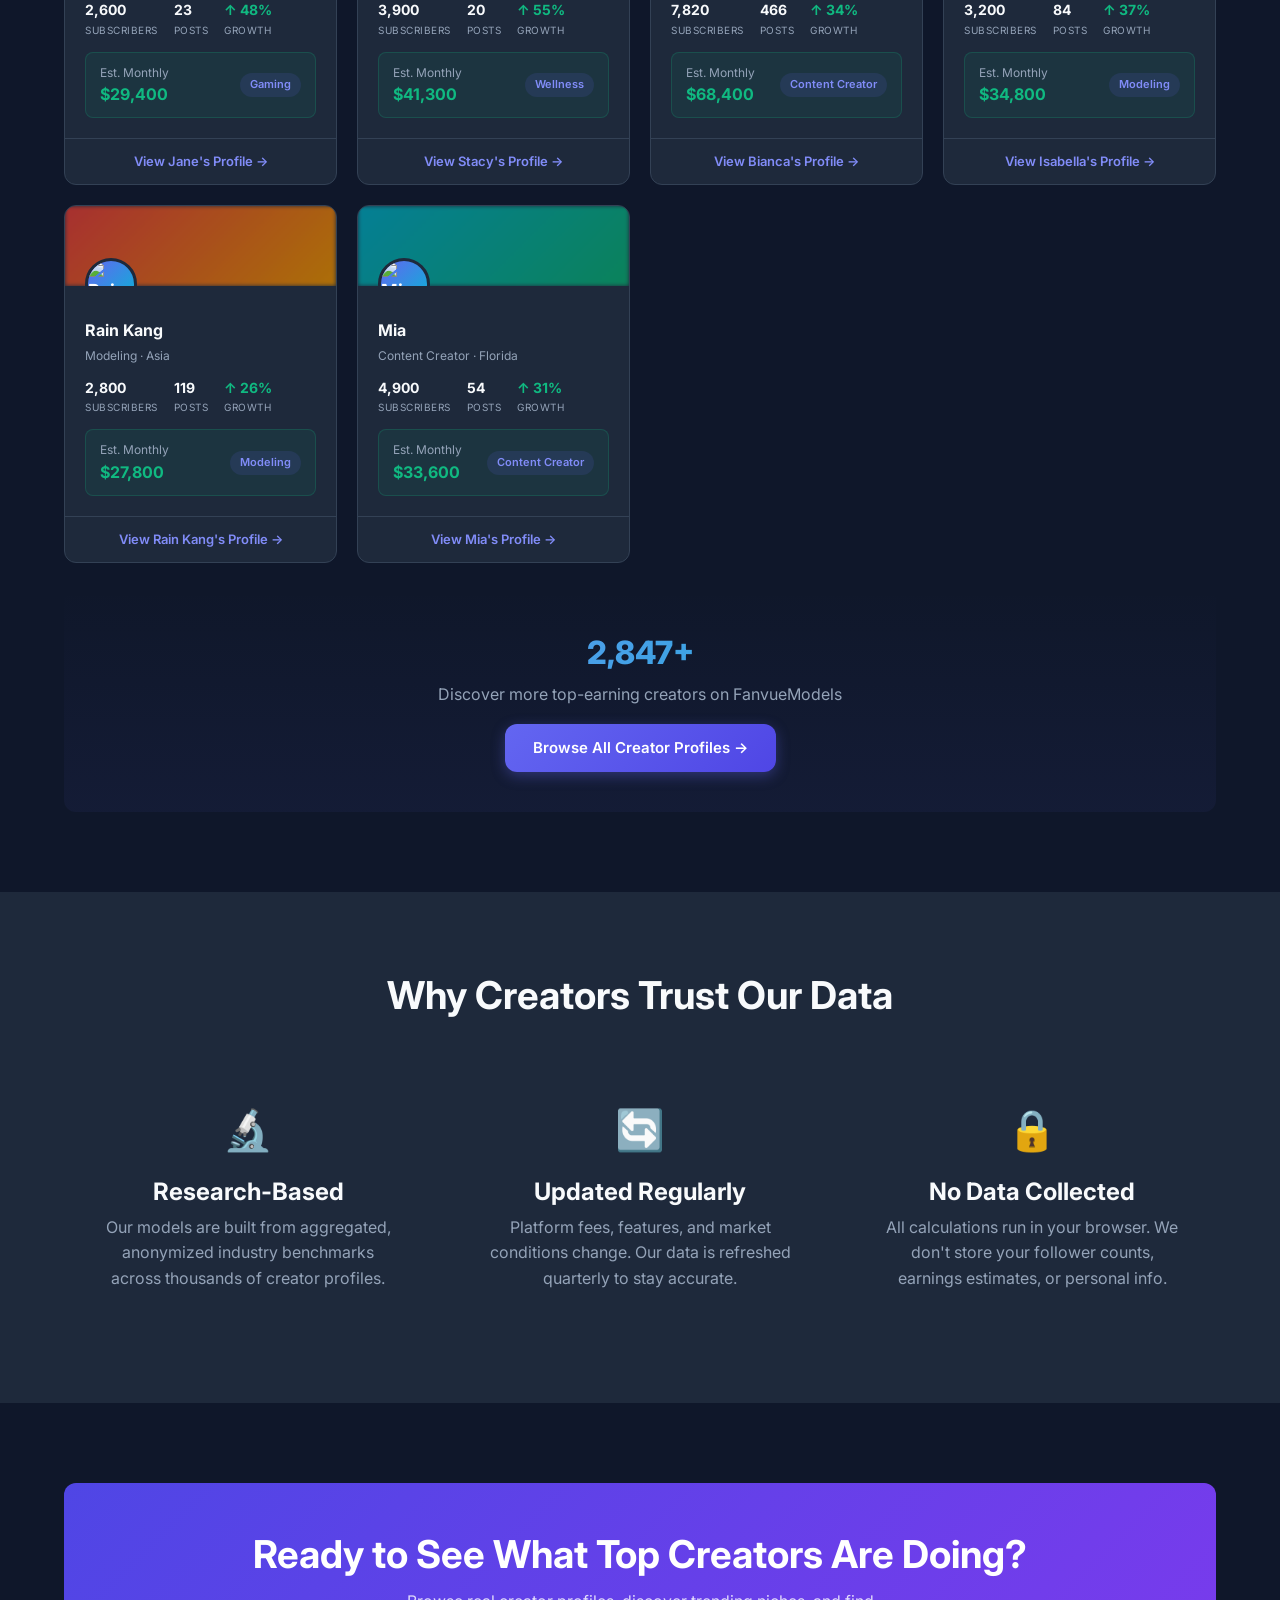
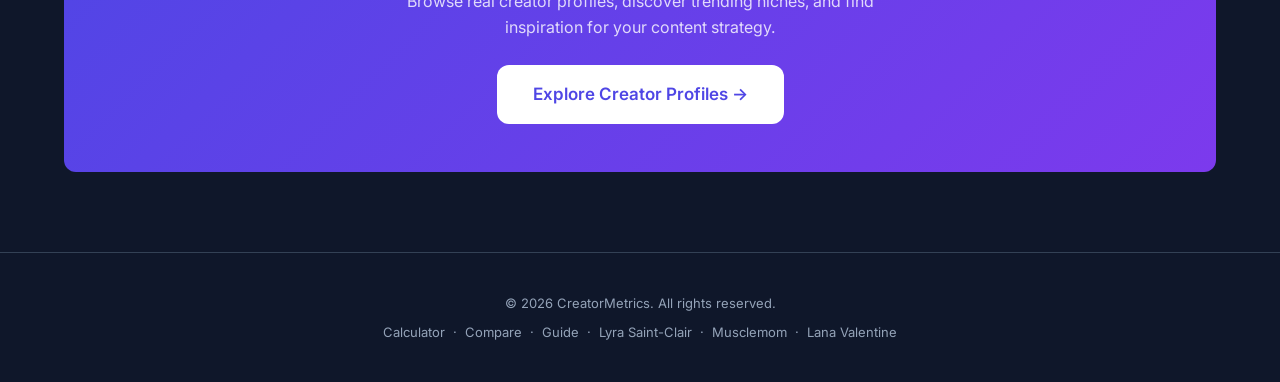
==== commit 18a9dd3d: "Add custom creator profile pages: Lyra Saint-Clair, Musclemom, Lana Valentine - lyra-saint-clair.htm" ====
--- a/index.html
+++ b/index.html
@@ -238,7 +238,10 @@
     <p class="mt-8">
       <a href="calculator.html">Calculator</a> &nbsp;·&nbsp;
       <a href="compare.html">Compare</a> &nbsp;·&nbsp;
-      <a href="guide.html">Guide</a>
+      <a href="guide.html">Guide</a> &nbsp;·&nbsp;
+      <a href="lyra-saint-clair.html">Lyra Saint-Clair</a> &nbsp;·&nbsp;
+      <a href="musclemom.html">Musclemom</a> &nbsp;·&nbsp;
+      <a href="lana-valentine.html">Lana Valentine</a>
     </p>
   </div>
 </footer>
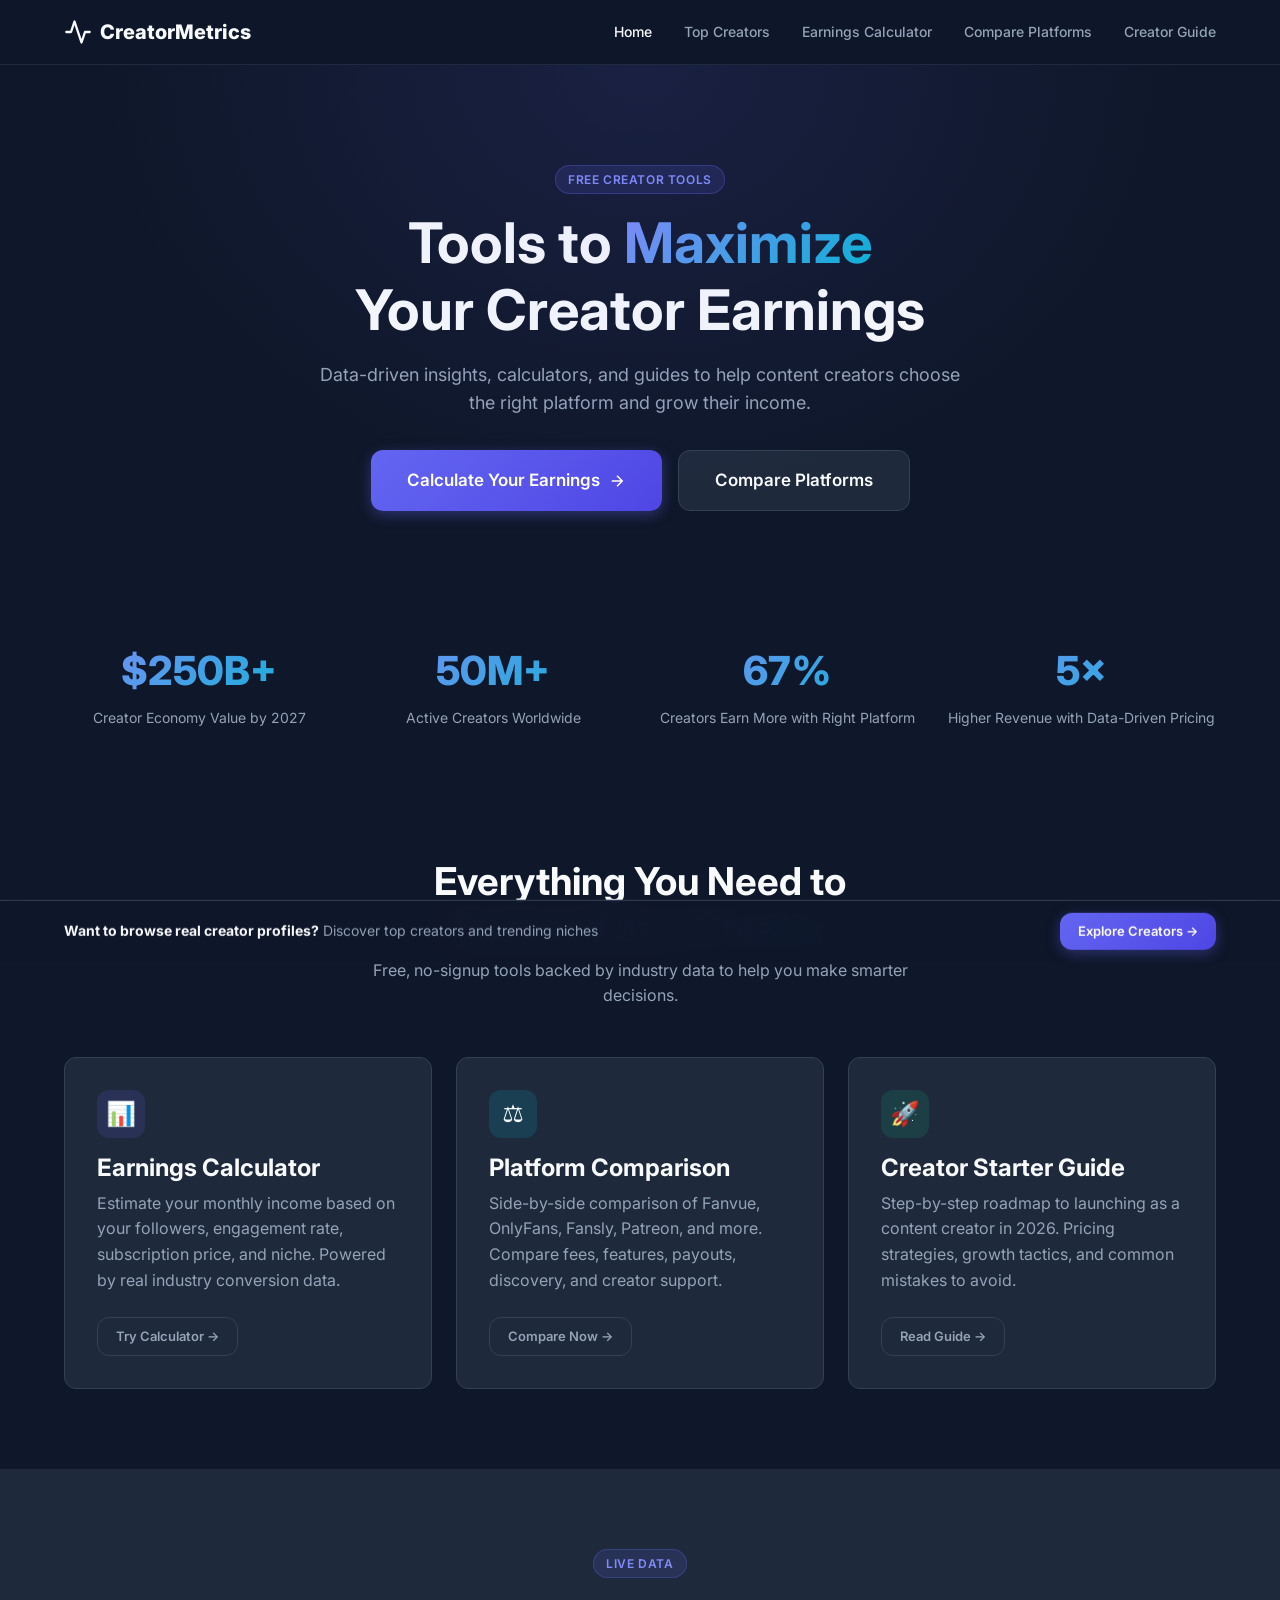
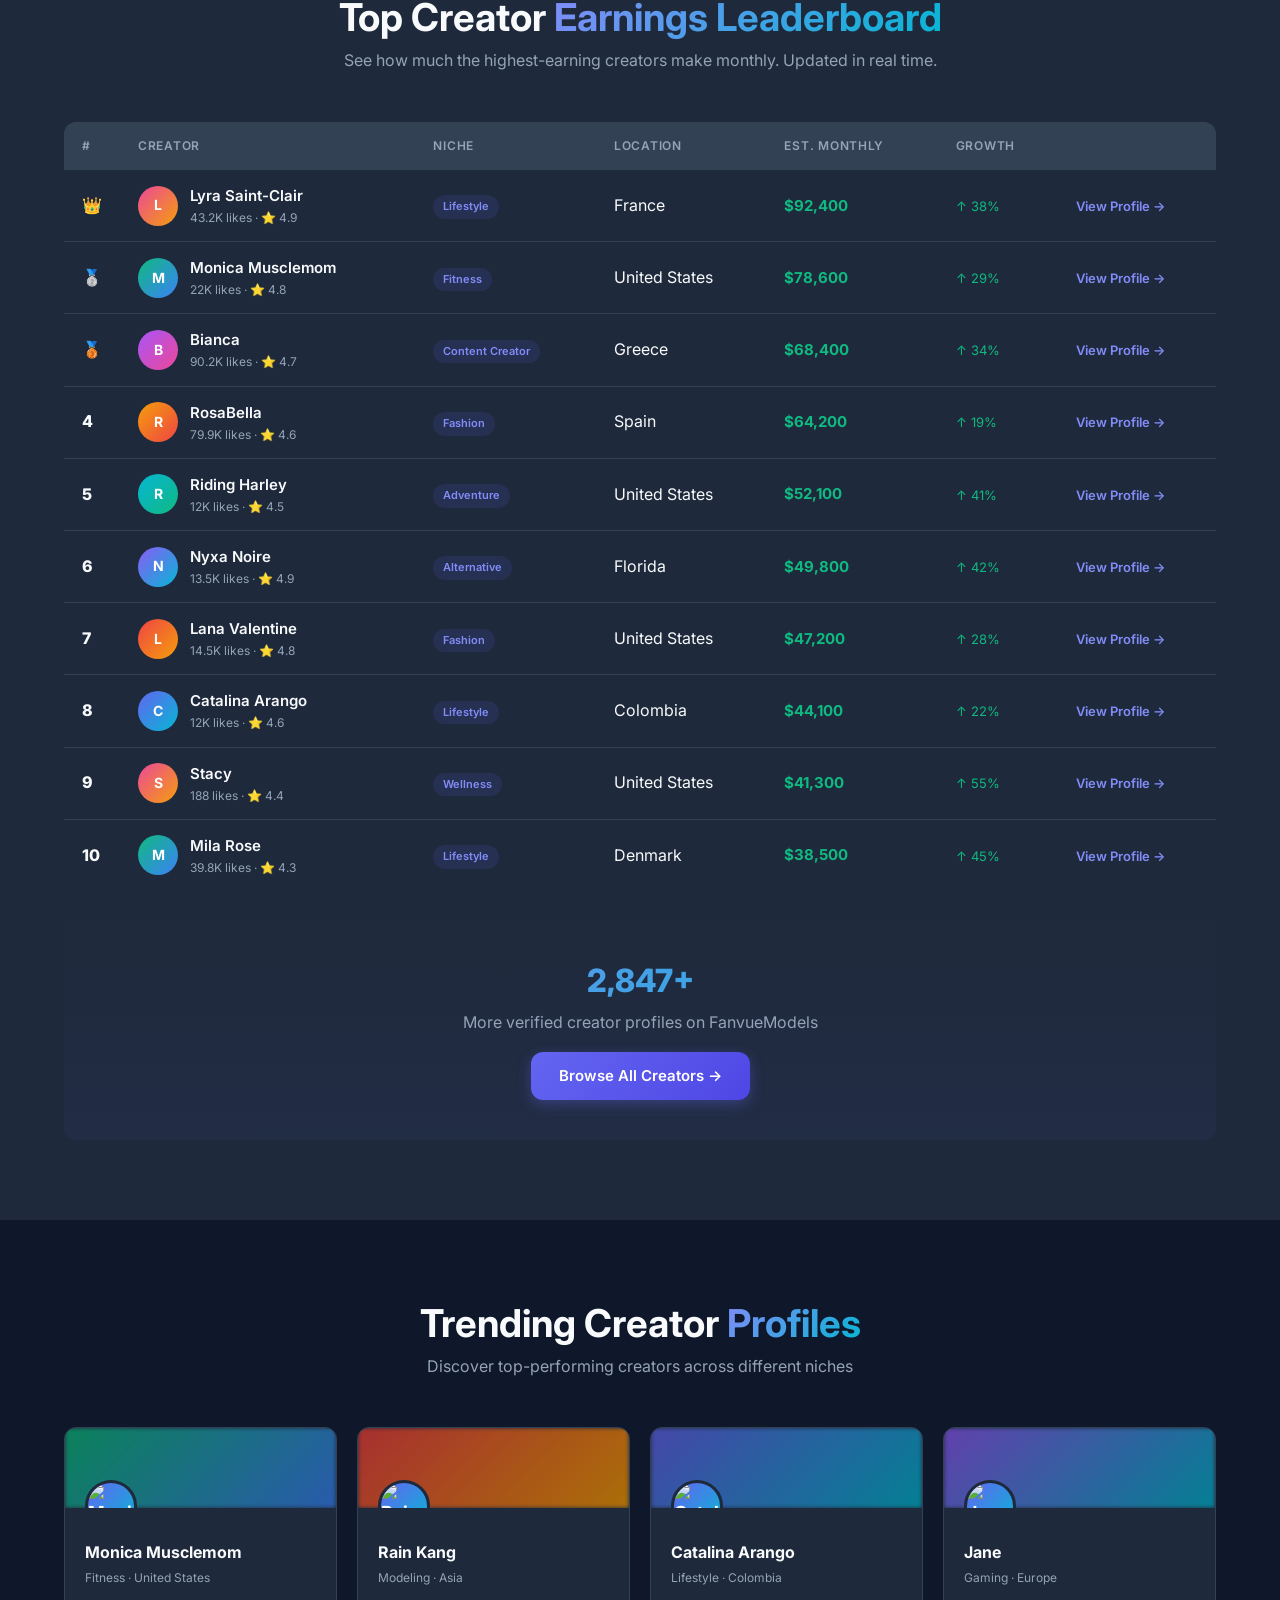
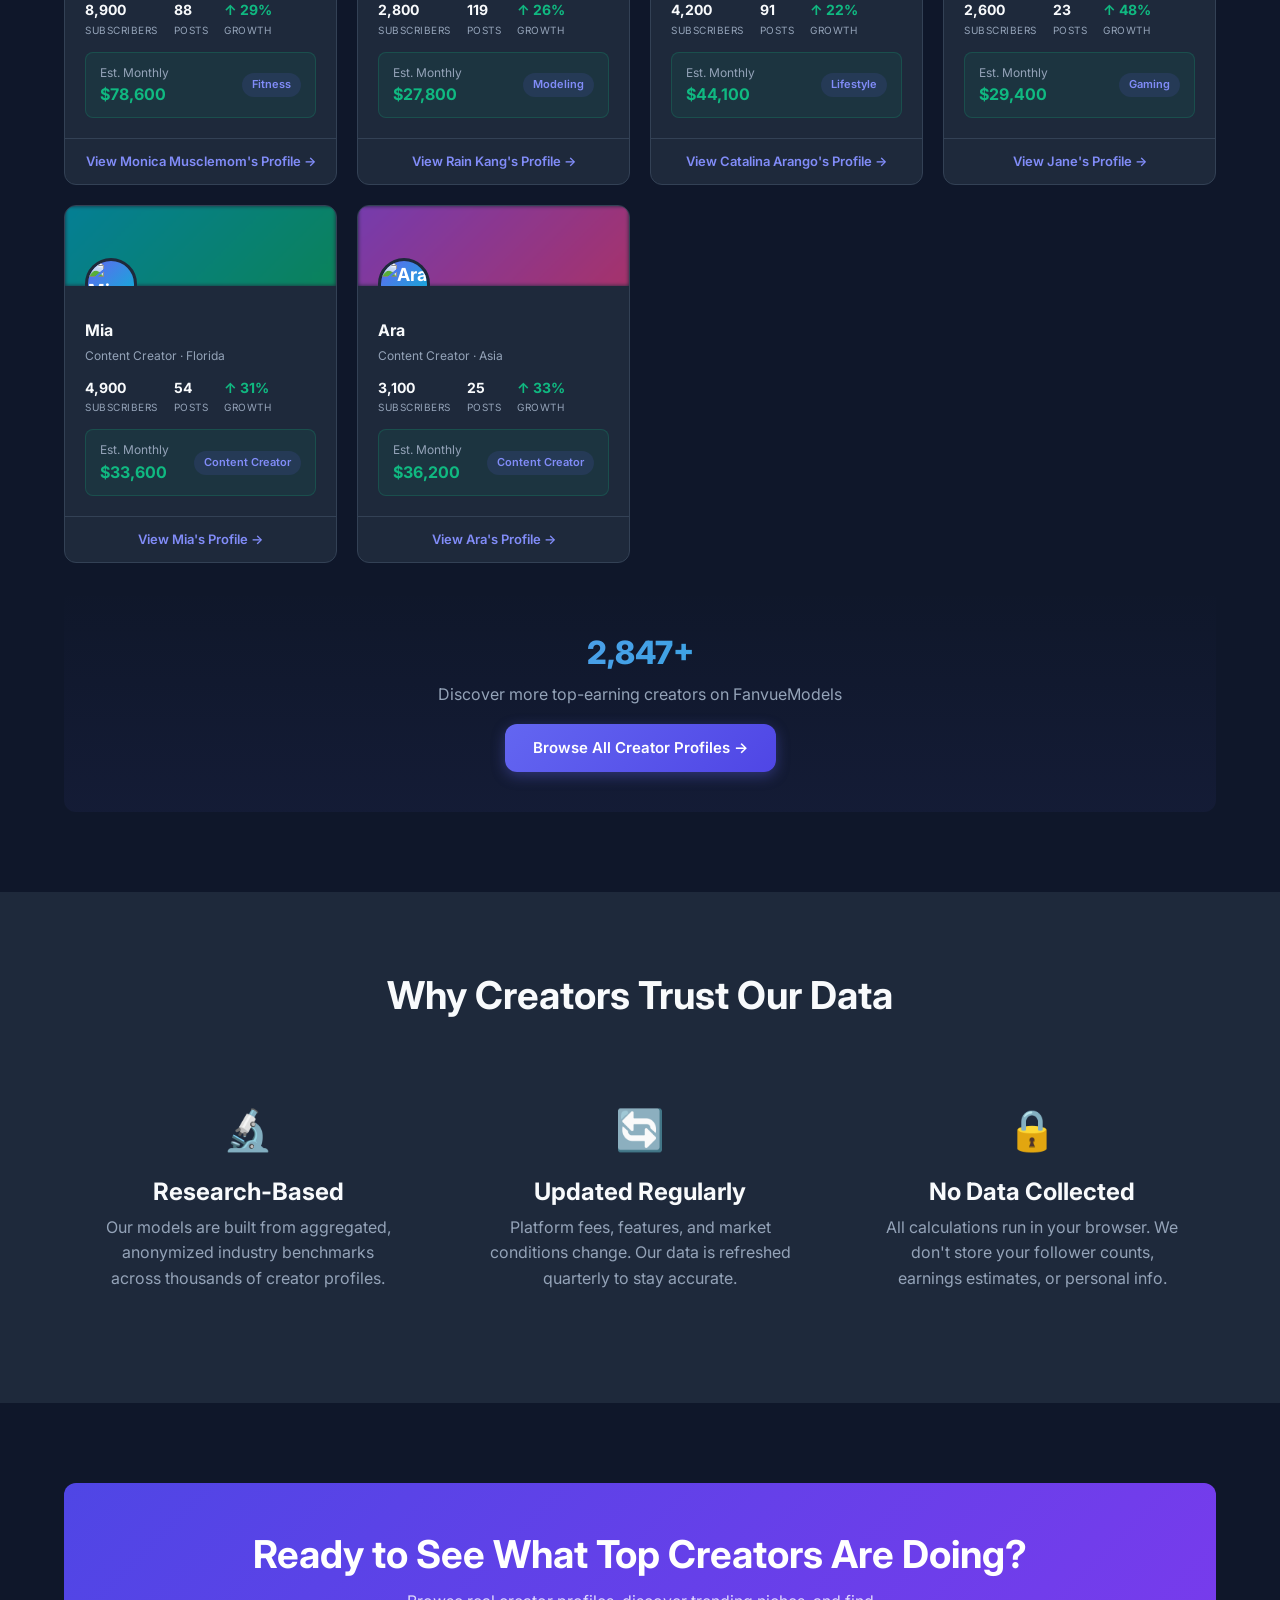
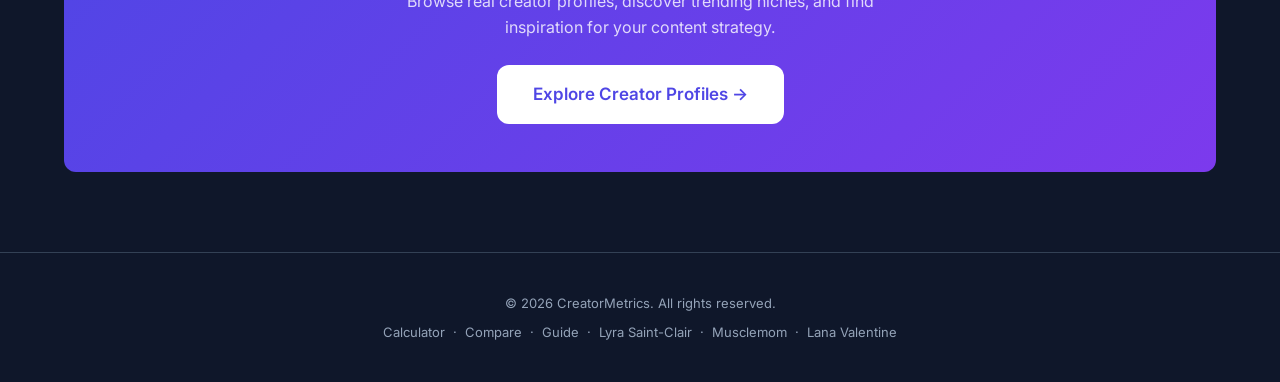
==== commit f8596b00: "Add GA4 tracking (G-WS9B9GCJCP) to all pages" ====
--- a/index.html
+++ b/index.html
@@ -15,14 +15,14 @@
   <link href="https://fonts.googleapis.com/css2?family=Inter:wght@400;500;600;700;800&display=swap" rel="stylesheet">
   <link rel="stylesheet" href="css/style.css">
 
-  <!-- Google Ads gtag — replace G-XXXXXXXXXX / AW-XXXXXXXXXX with your IDs -->
-  <script async src="https://www.googletagmanager.com/gtag/js?id=AW-XXXXXXXXXX"></script>
+  <!-- Google Analytics + Google Ads gtag -->
+  <script async src="https://www.googletagmanager.com/gtag/js?id=G-WS9B9GCJCP"></script>
   <script>
     window.dataLayer = window.dataLayer || [];
     function gtag(){dataLayer.push(arguments);}
     gtag('js', new Date());
+    gtag('config', 'G-WS9B9GCJCP');
     gtag('config', 'AW-XXXXXXXXXX');
-    // gtag('config', 'G-XXXXXXXXXX'); // GA4 optional
   </script>
 </head>
 <body>
